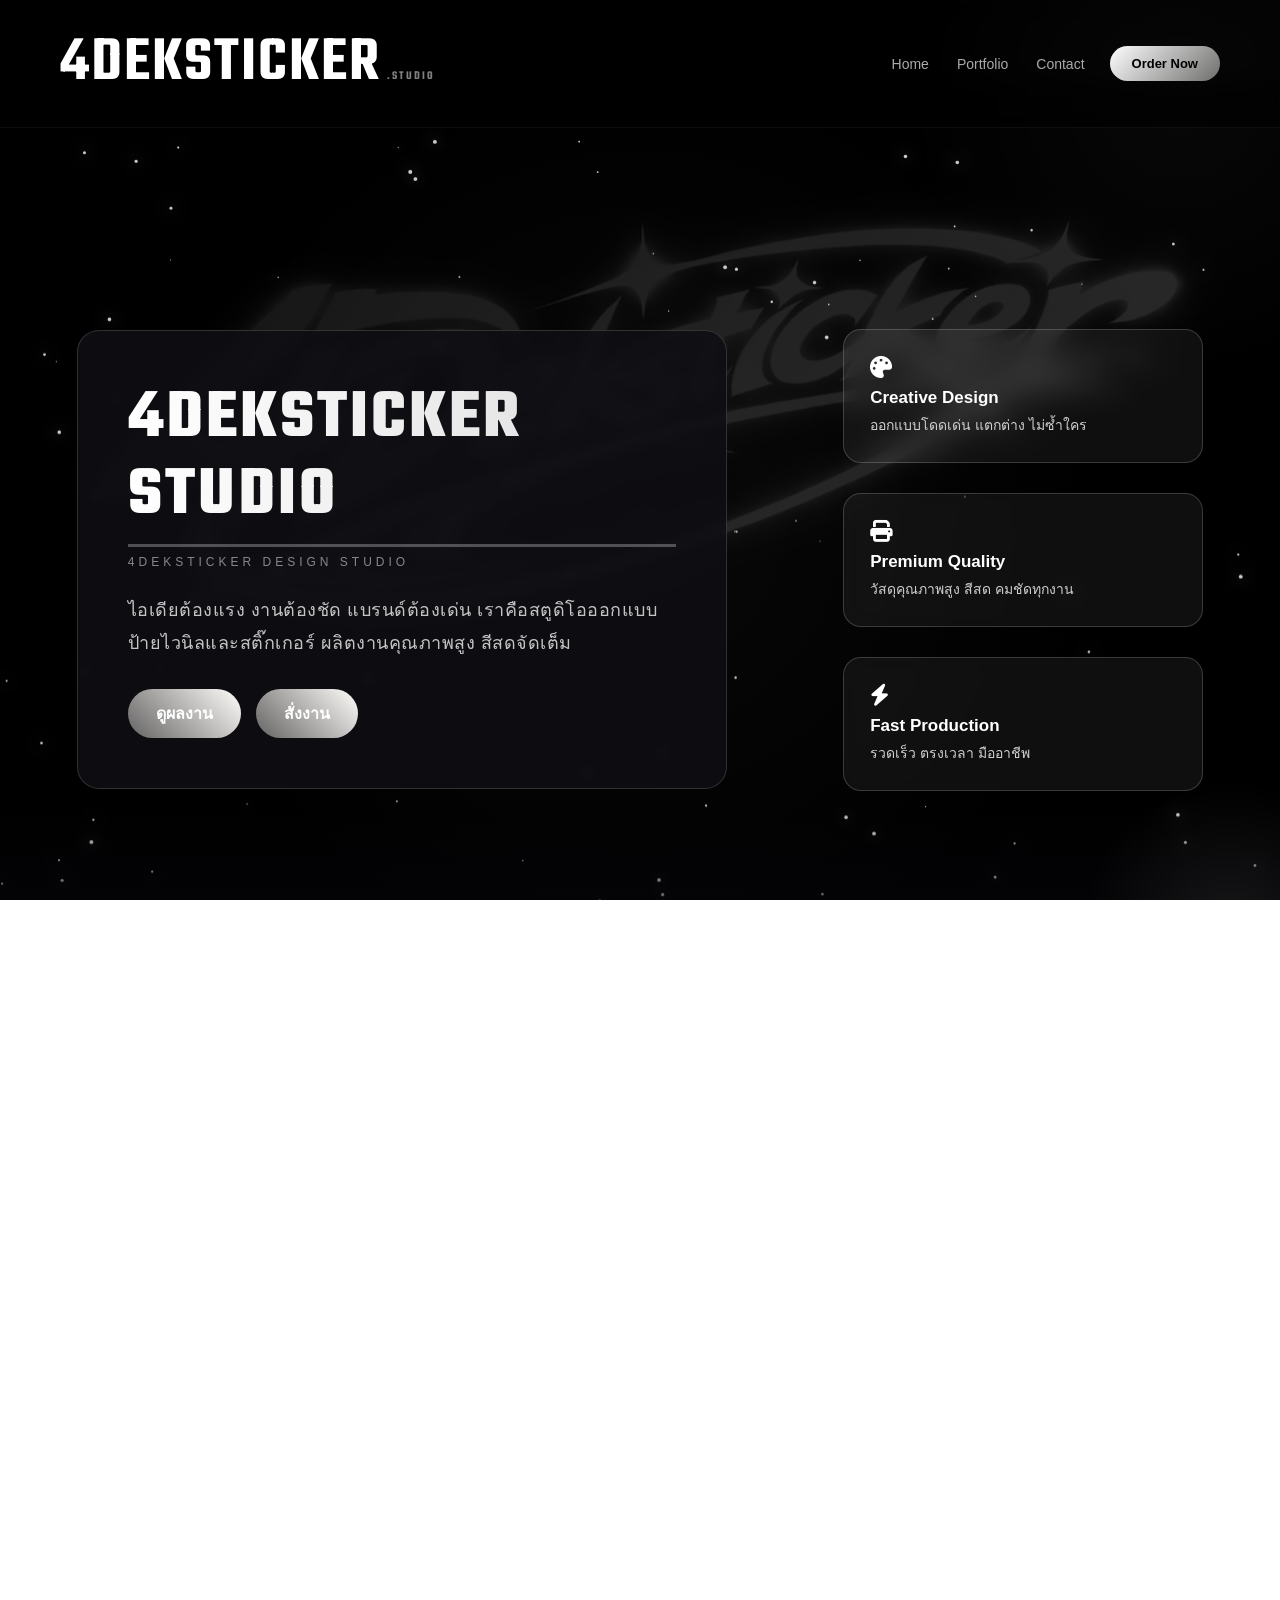
==== index.html @ 78d29d3b "Update index.html" ====
<!DOCTYPE html>
<html lang="th">
<head>
<meta charset="UTF-8">
<meta name="viewport" content="width=device-width, initial-scale=1.0, maximum-scale=1.0, user-scalable=no">
<meta name="description" content="4Deksticker Studio ออกแบบสติ๊กเกอร์ ป้ายไวนิล โลโก้ และงานกราฟิกมืออาชีพ">

<meta name="keywords" content="สติ๊กเกอร์, ออกแบบโลโก้, ป้ายไวนิล, sticker design, 4deksticker">

<meta name="author" content="4Deksticker Studio">
<title>4Deksticker Studio | ออกแบบสติ๊กเกอร์ ป้ายไวนิล โลโก้</title>
<link rel="icon" type="image/png" sizes="32x32" href="favicon-32.png">
<link rel="icon" type="image/png" sizes="16x16" href="favicon-16x16.png">

<link rel="apple-touch-icon" sizes="180x180" href="apple-touch-icon.png">
<link rel="manifest" href="site.webmanifest">
<link rel="stylesheet" href="style.css">
<link rel="stylesheet" href="https://cdnjs.cloudflare.com/ajax/libs/font-awesome/6.5.0/css/all.min.css">
<link href="https://fonts.googleapis.com/css2?family=Teko:wght@500;600;700&display=swap" rel="stylesheet">
</head>

<body>
<!-- Premium Top Bar -->                                

<nav>
<div class="logo">4Deksticker</div>

<!-- hamburger -->
<div class="menu-toggle">
<i class="fas fa-bars"></i>
</div>

<ul class="nav-links">
<li><a href="./">Home</a></li>
<li><a href="#Portfolio">Portfolio</a></li>
<li><a href="#contact">Contact</a></li>
</ul>

<a href="#contact" class="nav-btn">Order Now</a>
</nav>
<div class="menu-overlay"></div>

<section class="hero">

<div class="hero-bg"></div>
<canvas id="particles"></canvas>

<!-- ฝั่งซ้าย -->
<div class="hero-content">

<h1 class="title">
4DEKSTICKER STUDIO
<span class="rgb-line"></span>
</h1>

<div class="hero-tag">
4DEKSTICKER DESIGN STUDIO
</div>

<p class="subtitle">
ไอเดียต้องแรง งานต้องชัด แบรนด์ต้องเด่น
เราคือสตูดิโอออกแบบป้ายไวนิลและสติ๊กเกอร์
ผลิตงานคุณภาพสูง สีสดจัดเต็ม
</p>
<div class="hero-buttons">
<a href="#Portfolio" class="btn-primary">ดูผลงาน</a>
<a href="#contact" class="btn-secondary">สั่งงาน</a>
</div>
</div>


<!-- ฝั่งขวา -->
<div class="hero-right">

<div class="feature-card">
<i class="fas fa-palette"></i>
<h4>Creative Design</h4>
<p>ออกแบบโดดเด่น แตกต่าง ไม่ซ้ำใคร</p>
</div>

<div class="feature-card">
<i class="fas fa-print"></i>
<h4>Premium Quality</h4>
<p>วัสดุคุณภาพสูง สีสด คมชัดทุกงาน</p>
</div>

<div class="feature-card">
<i class="fas fa-bolt"></i>
<h4>Fast Production</h4>
<p>รวดเร็ว ตรงเวลา มืออาชีพ</p>
</div>

</div>

</section>
</div>
  

    
</section> <!-- ✅ เพิ่มปิด hero ตรงนี้ -->
<div class="section-divider"></div>
<section id="Portfolio" class="work-section">

  <div class="bg-blur"></div>

  <h2 class="work-title">ผลงานการออกแบบของเรา</h2>

  <div class="slider">

    <div class="slide active">
      <img src="629928039_1595694331479593_8727350105300988096_n.jpg">
    </div>

    <div class="slide">
      <img src="ChatGPT Image Mar 4, 2026, 05_08_22 AM.png">
    </div>

    <div class="slide">
      <img src="641819095_910729228210219_2337728776626741557_n.jpg">
    </div>

    <!-- ปุ่ม -->
    <button class="prev">&#10094;</button>
    <button class="next">&#10095;</button>

    <!-- dots -->
    <div class="dots">
      <span class="dot active"></span>
      <span class="dot"></span>
      <span class="dot"></span>
    </div>

  </div>
</section>

<section id="contact" class="contact">

<h2 class="contact-title">
  Let's Work Together
</h2>

<p class="contact-sub">
ติดต่อเราเพื่อออกแบบ สติ๊กเกอร์ ป้ายไวนิล และงานโฆษณาแบบมืออาชีพ
</p>

<div class="contact-grid">

<a href="https://lin.ee/BOSnMod" target="_blank" class="contact-card">
<i class="fab fa-line"></i>
<h3>Line Official</h3>
<span>4deksticker Official</span>
</a>

<a href="https://www.instagram.com/4deksticker" target="_blank" class="contact-card">
<i class="fab fa-instagram"></i>
<h3>Instagram</h3>
<span>@4deksticker</span>
</a>

<a href="https://www.facebook.com/share/1AbGmBTffj/?mibextid=wwXIfr" target="_blank" class="contact-card">
<i class="fab fa-facebook-f"></i>
<h3>Facebook</h3>
<span>4Deksticker</span>
</a>

<div class="contact-card">
<i class="fas fa-envelope"></i>
<h3>Email</h3>
<span>4deksticker@gmail.com</span>
</div>

<div class="contact-card">
<i class="fas fa-phone"></i>
<h3>Phone</h3>
<span>095-648-6561</span><br>
<span>093-176-7336</span>
</div>

</div>

<div class="contact-cta">
<h3>พวกเราพร้อมเริ่มงานแล้ว</h3>
</div>

</section>

<footer>
    © 2026 4Deksticker | ขอบคุณที่ใช้บริการ
</footer>

<script>

/* ================= PARTICLES ================= */

const canvas = document.getElementById("particles");
const ctx = canvas.getContext("2d");

function resizeCanvas(){
  canvas.width = window.innerWidth;
  canvas.height = window.innerHeight;
}
resizeCanvas();
window.addEventListener("resize", resizeCanvas);

let particles = [];

for(let i=0;i<120;i++){
  particles.push({
    x: Math.random()*canvas.width,
    y: Math.random()*canvas.height,
    size: Math.random()*1.5 + 0.5,
    speedX:(Math.random()-0.5)*0.5,
    speedY:(Math.random()-0.5)*0.5
  });
}

function animate(){
  ctx.clearRect(0,0,canvas.width,canvas.height);

  particles.forEach(p=>{
    p.x += p.speedX;
    p.y += p.speedY;

    if(p.x<0||p.x>canvas.width) p.speedX*=-1;
    if(p.y<0||p.y>canvas.height) p.speedY*=-1;

    ctx.beginPath();
    ctx.arc(p.x,p.y,p.size,0,Math.PI*2);
    ctx.fillStyle="rgba(255,255,255,0.8)";
    ctx.shadowBlur = 15;
    ctx.shadowColor = "rgba(255,255,255,0.8)";
    ctx.fill();
  });

  requestAnimationFrame(animate);
}
animate();


/* ================= MOBILE MENU ================= */

const toggle = document.querySelector(".menu-toggle");
const nav = document.querySelector(".nav-links");
const overlay = document.querySelector(".menu-overlay");

if(toggle){
  toggle.addEventListener("click",()=>{
    nav.classList.toggle("active");
    overlay.classList.toggle("show");
  });
}

if(overlay){
  overlay.addEventListener("click",()=>{
    nav.classList.remove("active");
    overlay.classList.remove("show");
  });
}

document.querySelectorAll(".nav-links a").forEach(link=>{
  link.addEventListener("click",()=>{
    nav.classList.remove("active");
    overlay.classList.remove("show");
  });
});


/* ================= SLIDER ================= */

const slides = document.querySelectorAll(".slide");
const dots = document.querySelectorAll(".dot");
const bg = document.querySelector(".bg-blur");
const nextBtn = document.querySelector(".next");
const prevBtn = document.querySelector(".prev");

let current = 0;
let autoInterval;

function showSlide(index){
  slides.forEach(s=>s.classList.remove("active"));
  dots.forEach(d=>d.classList.remove("active"));

  slides[index].classList.add("active");
  dots[index].classList.add("active");

  if(bg){
    bg.style.backgroundImage =
      `url(${slides[index].querySelector("img").src})`;
  }

  current = index;
}

function nextSlide(){
  showSlide((current+1)%slides.length);
}

function prevSlide(){
  showSlide((current-1+slides.length)%slides.length);
}

if(nextBtn) nextBtn.addEventListener("click", nextSlide);
if(prevBtn) prevBtn.addEventListener("click", prevSlide);

dots.forEach((dot,i)=>{
  dot.addEventListener("click",()=> showSlide(i));
});

function startAuto(){
  autoInterval = setInterval(nextSlide, 5000);
}

function stopAuto(){
  clearInterval(autoInterval);
}

const slider = document.querySelector(".slider");

if(slider){
  slider.addEventListener("mouseenter", stopAuto);
  slider.addEventListener("mouseleave", startAuto);
}

if(slides.length > 0){
  showSlide(0);
  startAuto();
}

</script>
</body>
</html>
---- style.css ----
/* ===============================
   4DEKSTICKER STUDIO CSS
   CLEAN • PRO • RESPONSIVE
================================= */

:root{

--bg:#0b0b0f;

--glass:rgba(255,255,255,.05);

--border:rgba(255,255,255,.08);

--text:#fff;

--accent1:#fffefe;

--accent2:#6e6e6d;

}

*{

margin:0;
padding:0;
box-sizing:border-box;
font-family:'Plus Jakarta Sans', sans-serif;

}

html{

scroll-behavior:smooth;

}

body{

color:var(--text);

background:

linear-gradient(120deg,rgba(0,0,0,.85),rgba(0,0,0,.55)),
url("ChatGPT Image Mar 4, 2026, 05_08_22 AM.png")

center/cover no-repeat fixed;

overflow-x:hidden;

position:relative;

}

/* ================= NAVBAR ================= */

nav{
  position:fixed;
  top:0;
  width:100%;
  padding:18px 60px;
  display:flex;
  align-items:center;
  z-index:1000;

  background:rgba(0,0,0,0.6);
  backdrop-filter:blur(12px);
  border-bottom:1px solid rgba(255,255,255,0.05);
}
.nav-links{
  margin-left:auto;   /* ดันเมนูไปขวา */
  display:flex;
  gap:28px;
  align-items:center;
}
.nav-btn{
  margin-left:25px;
}
.logo{

font-size:20px;

font-weight:700;

letter-spacing:1px;

}

nav ul{

list-style:none;

display:flex;

gap:28px;

}

nav ul li a{

text-decoration:none;

color:rgba(255,255,255,.8);

font-size:14px;

transition:.3s;

}

nav ul li a:hover{

color:#fff;

}

/* button */

.nav-btn{

padding:10px 22px;

border-radius:30px;

background:

linear-gradient(

135deg,

var(--accent1),

var(--accent2)

);

color:#000;

text-decoration:none;

font-weight:600;

font-size:13px;

transition:.3s;

}

.nav-btn:hover{

transform:translateY(-3px);

box-shadow:

0 10px 25px rgba(201, 172, 119, 0.61);

}

/* ================= HERO ================= */

.hero{
position:relative;
display:flex;
justify-content:space-between;
align-items:center;
gap:80px;

min-height:100dvh;
padding:140px 8% 100px;
}

/* ฝั่งซ้าย */
.hero-content{
max-width:620px;
z-index:2;
}

/* ฝั่งขวา */
.hero-right{
display:flex;
flex-direction:column;
gap:25px;
width:360px;
z-index:2;
}
@keyframes fadeUp{

to{

opacity:1;

transform:translateY(0);

}

}

.title{

font-size:56px;

margin-bottom:20px;

position:relative;

display:inline-block;

}

/* gradient text FIXED */

.title{

background:linear-gradient(

90deg,

#fff,

var(--accent1),

var(--accent2)

);

background-clip:text;

-webkit-background-clip:text;

color:transparent;

-webkit-text-fill-color:transparent;

}


@keyframes lightMove{

0%{background-position:200% 0;}

100%{background-position:-200% 0;}

}

.subtitle{

font-size:18px;

opacity:.85;

margin-bottom:25px;

}

.hero-buttons{

display:flex;

gap:20px;

}

.btn{

padding:14px 28px;

border-radius:40px;

text-decoration:none;

font-size:14px;

transition:.3s;

}

.btn.primary{
  background:#fff;
  color:#000;
  font-weight:500;
}
.btn.primary:hover{
  background:#ddd;
}

.btn.primary:hover{

transform:translateY(-4px);

}

.btn.outline{

border:1px solid var(--border);

color:#fff;

}

.btn.outline:hover{

background:#fff;

color:#000;

}

/* ================= CONTACT ================= */

.contact{

padding:140px 8%;

background:#0a0a0d;

text-align:center;

}

.contact-title{

font-size:42px;

margin-bottom:15px;

background:

linear-gradient(

90deg,

#fff,

var(--accent1),

var(--accent2)

);

background-clip:text;

-webkit-background-clip:text;

color:transparent;

-webkit-text-fill-color:transparent;

}

.contact-sub{

opacity:.6;

margin-bottom:70px;

}

.contact-grid{

display:grid;

grid-template-columns:

repeat(auto-fit,minmax(220px,1fr));

gap:30px;

}

.contact-card{

background:var(--glass);

padding:40px 20px;

border-radius:18px;

border:1px solid var(--border);

text-decoration:none;

color:#fff;

transition:.35s;

}

.contact-card:hover{

transform:translateY(-10px);

border-color:var(--accent1);

box-shadow:

0 20px 60px rgba(228, 203, 64, 0.25);

}

.contact-card i{

font-size:32px;

margin-bottom:15px;

color:var(--accent2);

}

.contact-card span{

opacity:.6;

font-size:14px;

}

/* CTA */

.contact-cta{

margin-top:80px;

padding:40px;

border-radius:20px;

background:

linear-gradient(

135deg,

rgb(248, 248, 248),

rgba(102, 100, 94, 0.12)

);

border:1px solid var(--border);

}

/* ================= FOOTER ================= */

footer{

text-align:center;

padding:20px;

background:#000;

opacity:.6;

}

/* ================= MOBILE MENU ================= */

.menu-toggle{

display:none;

font-size:22px;

cursor:pointer;

}

/* overlay */

.menu-overlay{

position:fixed;

inset:0;

background:rgba(0,0,0,.6);

opacity:0;

pointer-events:none;

transition:.3s;

z-index:1000;

}

.menu-overlay.show{

opacity:1;

pointer-events:auto;

}

/* mobile */

@media(max-width:768px){

.menu-toggle{

display:block;

z-index:1300;

}

.nav-btn{

display:none;

}

.nav-links{

position:fixed;

top:0;

right:-100%;

height:100vh;

width:260px;

background:#0b0b0f;

flex-direction:column;

align-items:center;

justify-content:center;

gap:40px;

transition:.4s;

border-left:1px solid var(--border);

z-index:1200;

}

.nav-links.active{

right:0;

}

.hero{

height:auto;

padding-top:120px;

padding-bottom:80px;

}

.title{

font-size:32px;

}

.hero-buttons{

flex-direction:column;

}

.btn{

width:100%;

text-align:center;

}

.contact{

padding:90px 5%;

}

.contact-title{

font-size:28px;

}

.contact-grid{

grid-template-columns:1fr;

}

}

/* extra small */

@media(max-width:420px){

.title{

font-size:26px;

}

.logo{

font-size:15px;

}

}

/* scroll fix */

#contact{

scroll-margin-top:100px;

}
.title:hover{
  letter-spacing:5px;
  transition:.4s;
}
.title{
  font-size:64px;
  font-weight:600;
  text-transform:uppercase;
}
   .title{
font-family:'Teko', sans-serif;
font-size:64px;
letter-spacing:2px;
text-transform:uppercase;
line-height:1.1;

background:linear-gradient(90deg,#ffffff,#dcdcdc);
-webkit-background-clip:text;
background-clip:text;
color:transparent;
}
.logo{
  font-weight:600;
  letter-spacing:2px;
  text-transform:uppercase;
  font-size:18px;
}
.logo::after{
  content:".studio";
  font-size:12px;
  opacity:.5;
  margin-left:6px;
}
.title{
  font-weight:700;
  letter-spacing:1.5px;
}
.hero-tag{
  font-size:12px;
  letter-spacing:4px;
  text-transform:uppercase;
  opacity:.5;
  margin-bottom:20px;
}
.accent-line{
  width:120px;
  height:3px;
  background:linear-gradient(to right,#888888,#6e6e6d);
  margin:25px 0;
}
.hero {
  position: relative;
  min-height: 100svh;   /* แทน 100vh (ใหม่กว่าและแม่นกว่าในมือถือ) */
  display: flex;
  align-items: center;
  justify-content: flex-start;
  text-align: left;
  padding: 120px 8% 80px;  /* เผื่อ nav ด้านบน */
  overflow: hidden;
}
.hero-content {
  max-width: 600px;
}
.bg-video {
  position: absolute;
  inset: 0;
  width: 100%;
  height: 100%;
  object-fit: cover;
  z-index: -2;
}



.hero{
  min-height: 100svh;
  padding: 140px 6% 80px;
}

.hero-content{
  max-width: 100%;
}


html, body {
  height: 100%;
}
/* =========================
   FINAL OVERFLOW FIX ADD-ON
   (วางล่างสุดของไฟล์)
========================= */

/* กันล้นแนวนอนทั้งเว็บ */
html, body {
  width:100%;
  max-width:100%;
  overflow-x:hidden;
}

/* ป้องกัน element ดันจอ */
section, div {
  max-width:100%;
}

/* แก้ background fixed ที่ทำให้มือถือบั๊ก */
@media(max-width:768px){
  body{
    background-attachment:scroll !important;
  }
}

/* ใช้ dvh ทับ hero เดิม */
.hero{
  min-height:100dvh !important;
  height:auto !important;
}

/* ดันเนื้อหาเผื่อ nav fixed */
body{
  padding-top:80px;
}

/* เมนูมือถือให้เต็มจอจริง */
@media(max-width:768px){
  .nav-links{
    height:100dvh !important;
  }
}

/* กัน video หรือ img ทำจอล้น */
img, video{
  max-width:100%;
  height:auto;
  display:block;
}

/* กันปัญหา 100vw */
*{
  box-sizing:border-box;
}
/* =========================
   MOBILE HARD FIX
========================= */

@media (max-width:768px){

  /* ลด padding ซ้ายขวา */
  .hero{
    padding:120px 20px 80px !important;
    text-align:center;
    justify-content:center;
  }

  /* กันหัวข้อดันจอ */
  .title{
    font-size:28px !important;
    line-height:1.2;
    letter-spacing:1px !important;
    word-break:break-word;
  }

  /* subtitle ไม่ให้ยาวเกิน */
  .subtitle{
    font-size:15px;
    line-height:1.5;
  }

  /* ปุ่มเรียงลงและเต็มจอ */
  .hero-buttons{
    flex-direction:column;
    width:100%;
  }

  .btn{
    width:100%;
    text-align:center;
  }

  /* โลโก้ไม่ให้ดัน */
  .logo{
    font-size:16px;
    white-space:nowrap;
  }

  /* nav menu กันดันจอ */
  nav{
    padding:16px 20px;
  }

  /* กัน element ดันเกินจอ */
  .hero-content{
    max-width:100%;
  }

}
/* ป้องกันทุก element ดันจอ */
body{
  overflow-x:hidden;
}

*{
  max-width:100%;
}
html {
  scroll-behavior: smooth;
}
section {
  scroll-margin-top: 100px;
}
.bg-video{
  position: absolute;
  top: 0;
  left: 0;
  width: 100%;
  height: 100%;
  object-fit: cover;
  z-index: -1;
  pointer-events: none; /* สำคัญมาก */
}
.hero{
  position: relative;
  overflow: hidden;
}

.hero-bg{
  position:absolute;
  inset:0;
  background:
    linear-gradient(rgba(0,0,0,0.6), rgba(0,0,0,0.6)),
    url("c2477fa3-a8fd-4002-bd30-b7288d25c61b.jpg") center/cover no-repeat;
  z-index:-1;
}
.hero-bg{
  filter: brightness(0.8) contrast(1.1);
}.hero-bg{
  position:absolute;
  inset:0;
  z-index:-1;
}
.hero{
  background-attachment: fixed;
}
#particles{
  position:absolute;
  inset:0;
  width:100%;
  height:100%;
  z-index:0;
  pointer-events:none;
}
.hero::after{
content:"";
position:absolute;
left:0;
bottom:0;
width:100%;
height:180px;
background:linear-gradient(
to bottom,
rgba(0,0,0,0) 0%,
#05050a 100%
);
z-index:1;
pointer-events:none;
}
.hero{
border-bottom:1px solid rgba(255,255,255,.06);
box-shadow:0 60px 120px rgba(0,0,0,.6);
}
.hero::before{
content:"";
position:absolute;
bottom:0;
left:0;
width:100%;
height:2px;
background:linear-gradient(
90deg,
transparent,
var(--accent1),
var(--accent2),
transparent
);
background-size:200%;
animation:lineMove 6s linear infinite;
opacity:.4;
}

@keyframes lineMove{
0%{background-position:200% 0;}
100%{background-position:-200% 0;}
}
.work-section{
position:relative;
padding:120px 8%;
background:rgba(5,5,10,.85);
backdrop-filter:blur(20px);
overflow:hidden;
}

.work-section::before{
content:"";
position:absolute;
inset:0;
background:url("c2477fa3-a8fd-4002-bd30-b7288d25c61b.jpg") center/cover no-repeat;
filter:blur(30px);
opacity:.25;
z-index:-1;
}
.work-title{
font-size:38px;
margin-bottom:60px;
text-align:center;
background:linear-gradient(90deg,#fff,var(--accent1),var(--accent2));
background-clip:text;
-webkit-background-clip:text;
color:transparent;
}

.portfolio-slider{
overflow:hidden;
width:100%;
}

.portfolio-track{
display:flex;
gap:40px;
animation:scrollWork 25s linear infinite;
}

.portfolio-card{
min-width:320px;
height:420px;
border-radius:20px;
overflow:hidden;
background:rgba(255,255,255,.05);
border:1px solid rgba(255,255,255,.08);
backdrop-filter:blur(15px);
transition:.4s;
}

.portfolio-card:hover{
transform:translateY(-15px);
box-shadow:0 20px 60px rgba(255,45,117,.3);
}

.portfolio-card img{
width:100%;
height:100%;
object-fit:cover;
}
@keyframes scrollWork{
0%{
transform:translateX(0);
}
100%{
transform:translateX(-50%);
}
}
.work-section{
position:relative;
padding:120px 8%;
background:rgba(5,5,10,.85);
backdrop-filter:blur(20px);
text-align:center;
overflow:hidden;
}

.work-title{
font-size:36px;
margin-bottom:60px;
background:linear-gradient(90deg,#fff,var(--accent1),var(--accent2));
background-clip:text;
-webkit-background-clip:text;
color:transparent;
}
/* ===============================
   SLIDER FINAL CLEAN VERSION
================================= */

.slider{
position:relative;
width:100%;
max-width:900px;
margin:80px auto;
aspect-ratio:4/3;   /* สูงกำลังดี */
border-radius:20px;
overflow:hidden;
box-shadow:0 30px 80px rgba(0,0,0,.6);
}

/* Slide */
.slide{
position:absolute;
inset:0;
opacity:0;
transition:opacity .8s ease;
pointer-events:none;
}

.slide.active{
opacity:1;
pointer-events:auto;
}

.slide img{
width:100%;
height:100%;
object-fit:cover;   /* คอมยังสวยเต็มกรอบ */
}

/* ปุ่ม */
.prev,.next{
position:absolute;
top:50%;
transform:translateY(-50%);
background:rgba(0,0,0,.5);
border:none;
color:#fff;
font-size:26px;
padding:10px 16px;
cursor:pointer;
border-radius:50%;
transition:.3s;
z-index:5;
}

.prev:hover,.next:hover{
background:var(--accent1);
}

.prev{left:20px;}
.next{right:20px;}

/* dots */
.dots{
position:absolute;
bottom:20px;
width:100%;
text-align:center;
z-index:5;
}

.dot{
display:inline-block;
width:12px;
height:12px;
margin:0 6px;
background:rgba(255,255,255,.4);
border-radius:50%;
cursor:pointer;
transition:.3s;
}

.dot.active{
background:var(--accent1);
transform:scale(1.2);
}

/* ================= MOBILE ================= */

@media(max-width:768px){

.slider{
aspect-ratio:1/1;  /* มือถือเป็นสี่เหลี่ยมจัตุรัส */
}

.prev{ left:10px; }
.next{ right:10px; }

}
@media(max-width:768px){

.slide img{
object-fit:contain;   /* มือถือไม่ครอป */
background:#000;      /* กันขอบขาว */
}

}
.logo, .title{
  font-family: 'Teko', sans-serif;
  font-size: 4rem;
  letter-spacing: 2px;
}
nav{
  position:fixed;
  top:0;
  width:100%;
  padding:18px 60px;
  display:flex;
  justify-content:space-between;
  align-items:center;
  z-index:1000;

  background:rgba(0,0,0,0.6);
  backdrop-filter:blur(12px);
  border-bottom:1px solid rgba(255,255,255,0.05);
}
.nav-links a{
  position:relative;
  color:#aaa;
  transition:.3s;
}

.nav-links a::after{
  content:"";
  position:absolute;
  left:0;
  bottom:-6px;
  width:0%;
  height:2px;
  background:linear-gradient(90deg,hsl(0, 0%, 39%),#e6e6e6);
  transition:.3s;
}

.nav-links a:hover{
  color:#fff;
}

.nav-links a:hover::after{
  width:100%;
}
.title{
  font-size:70px;
  letter-spacing:3px;
  text-transform:uppercase;

  background:linear-gradient(90deg,#ffffff,#dcdcdc);
  -webkit-background-clip:text;
  background-clip:text;
  color:transparent;

  /* ลด glow */
  text-shadow:
    0 0 8px rgba(255,255,255,0.6),
    0 0 18px rgba(255,255,255,0.2);
}
.line-light{
  display:block;
  margin-top:15px;
  width:180px;
  height:3px;
  background:linear-gradient(90deg,#e6ebba,#6e6e6d,#6e6e6d);
  background-size:200% 100%;
  animation:moveLine 3s linear infinite;
}

@keyframes moveLine{
  0%{background-position:0% 0;}
  100%{background-position:200% 0;}
}
.subtitle{
  margin-top:25px;
  font-size:18px;
  max-width:700px;
  line-height:1.8;
  color:#e5e5e5;   /* เดิมมันเทาเกิน */
  letter-spacing:.5px;
}
.hero::before{
  content:"";
  position:absolute;
  top:0;
  left:0;
  width:100%;
  height:100%;
  background:radial-gradient(circle at center,
    rgba(255,255,255,0.08) 0%,
    transparent 60%);
  pointer-events:none;
}
.hero{
  position:relative;
  overflow:hidden;
}
.title{
  position:relative;
  display:inline-block;
}

/* เส้นพื้นหลังจาง ๆ */
.title::before{
  content:"";
  position:absolute;
  left:0;
  bottom:-12px;
  width:100%;
  height:3px;
  background:rgba(255,255,255,0.15);
}

.title{
  position:relative;
  display:inline-block;
}

.rgb-line{
  position:absolute;
  left:0;
  bottom:-12px;
  height:3px;
  width:100%;
  overflow:hidden;
}

/* ตัวไฟวิ่ง */
.rgb-line::before{
  content:"";
  position:absolute;
  top:0;
  left:-40%;
  width:40%;
  height:100%;
  background:linear-gradient(
    90deg,
    transparent,
    rgba(255,255,255,0.9),
    rgba(255,255,255,1),
    rgba(255,255,255,0.9),
    transparent
  );
  filter:blur(2px);
  animation:whiteFlow 2.5s linear infinite;
}

/* เส้นพื้นหลังบาง ๆ */
.rgb-line::after{
  content:"";
  position:absolute;
  inset:0;
  background:rgba(255,255,255,0.15);
}

/* animation */
@keyframes whiteFlow{
  0%{
    left:-40%;
  }
  100%{
    left:100%;
  }
}
/* SOFT WHITE GLOW BACKGROUND */
body::before{
  content:"";
  position:fixed;
  top:-200px;
  right:-200px;
  width:600px;
  height:600px;
  background:radial-gradient(circle,
    rgba(255,255,255,0.08) 0%,
    transparent 70%);
  z-index:-1;
  pointer-events:none;
}
.hero-tag{
  font-size:12px;
  letter-spacing:4px;
  text-transform:uppercase;
  opacity:.5;
  margin-bottom:15px;
}
.accent-line{
  width:120px;
  height:2px;
  margin-top:30px;
  background:linear-gradient(
    90deg,
    transparent,
    #ffffff,
    #9c9c9c,
    transparent
  );
  background-size:200%;
  animation:lineFlow 4s linear infinite;
  opacity:.6;
}

@keyframes lineFlow{
  0%{background-position:200% 0;}
  100%{background-position:-200% 0;}
}
.hero-content{
  position:relative;
  z-index:3;   /* ดันให้อยู่บนทุก layer */
  max-width:650px;

  padding:50px;
  border-radius:22px;

  background:rgba(15,15,20,0.88); /* เพิ่มความทึบ */
  border:1px solid rgba(255,255,255,0.15);

  backdrop-filter:blur(4px); /* ลดจาก 8 เหลือ 4 */
}

.slide img{
  transition:transform .6s ease;
}

.slide.active img:hover{
  transform:scale(1.05);
}

/* ===== HERO LAYOUT SPLIT ===== */

.hero{
  display:flex;
  justify-content:space-between;
  align-items:center;
  gap:60px;
}

/* ฝั่งขวา */
.hero-right{
  display:flex;
  flex-direction:column;
  gap:25px;
  max-width:380px;
}

/* กล่อง */
.feature-card{
padding:26px;
border-radius:18px;

background:rgba(255,255,255,0.06);
border:1px solid rgba(255,255,255,0.18);

backdrop-filter:blur(12px);

transition:.35s;
}

.feature-card:hover{
transform:translateY(-6px);
box-shadow:0 20px 60px rgba(0,0,0,.6);
}

.feature-card i{
font-size:22px;
margin-bottom:10px;
color:#fff;
}

.feature-card h4{
font-size:17px;
margin-bottom:6px;
}

.feature-card p{
font-size:14px;
color:#cfcfcf;
}
@media(max-width:1000px){
  .hero{
    flex-direction:column;
    align-items:flex-start;
  }

  .hero-right{
    display:none;
  }
}
.title{
  text-shadow:none;
}
.client-strip{
  padding:25px;
  border-radius:18px;
  background:rgba(255,255,255,0.03);
  border:1px solid rgba(255,255,255,0.08);
  text-align:center;
}

.client-strip span{
  font-size:12px;
  letter-spacing:3px;
  color:#999;
  text-transform:uppercase;
}

.client-logos{
  display:flex;
  justify-content:center;
  gap:25px;
  margin-top:15px;
  opacity:.7;
}

.client-logos img{
  height:28px;
  filter:grayscale(100%);
  transition:.3s;
}

.client-logos img:hover{
  filter:grayscale(0%);
  opacity:1;
}
.service-mini{
  padding:30px;
  border-radius:18px;
  background:rgba(255,255,255,0.03);
  border:1px solid rgba(255,255,255,0.08);
}

.service-mini h5{
  font-size:14px;
  letter-spacing:2px;
  color:#fff;
  margin-bottom:15px;
}

.service-mini ul{
  list-style:none;
  padding:0;
}

.service-mini li{
  font-size:14px;
  color:#aaa;
  margin-bottom:8px;
  position:relative;
  padding-left:18px;
}

.service-mini li::before{
  content:"•";
  position:absolute;
  left:0;
  color:#fff;
}
.hero-right::after{
  content:"";
  position:absolute;
  bottom:-100px;
  right:-100px;
  width:300px;
  height:300px;
  background:radial-gradient(circle,
    rgba(255,255,255,0.08),
    transparent 70%);
  z-index:-1;
}
.hero{
  display:flex;
  justify-content:space-between;
  align-items:center;
  gap:80px;
}

.hero-right{
  display:flex;
  flex-direction:column;
  gap:30px;
  max-width:420px;
}

.floating-panel{
  padding:30px;
  border-radius:20px;
  background:rgba(255,255,255,0.05);
  border:1px solid rgba(255,255,255,0.1);
  backdrop-filter:blur(10px);
  transition:.4s;
}

.floating-panel:hover{
  transform:translateY(-8px);
  border-color:rgba(255,255,255,0.3);
  box-shadow:0 25px 60px rgba(0,0,0,.6);
}

.floating-panel h4{
  font-size:18px;
  margin-bottom:10px;
  letter-spacing:1px;
  color:#fff;
}

.floating-panel p{
  font-size:14px;
  color:#cfcfcf;
  line-height:1.6;
}

.floating-panel.small{
  padding:22px;
}
.floating-panel{
  position:relative;
}

.floating-panel::before{
  content:"";
  position:absolute;
  inset:-2px;
  border-radius:22px;
  background:linear-gradient(135deg,#ffffff20,#ffffff05);
  z-index:-1;
}
.work-sub{
  max-width:600px;
  margin:0 auto 50px;
  text-align:center;
  color:#bdbdbd;
  line-height:1.7;
  font-size:15px;
}
.work-section::after{
  content:"";
  position:absolute;
  inset:0;
  background:radial-gradient(circle at center,
    rgba(255,255,255,0.05),
    transparent 60%);
  pointer-events:none;
}
/* ===== FIX MOBILE OVERFLOW ===== */

html, body{
width:100%;
overflow-x:hidden;
}

/* hero layout มือถือ */
@media(max-width:768px){

.hero{
flex-direction:column;
gap:30px;
padding:120px 20px 80px;
text-align:center;
align-items:center;
}

/* title ไม่ให้ดันจอ */
.title{
font-size:34px !important;
line-height:1.2;
word-break:break-word;
}

/* subtitle */
.subtitle{
font-size:15px;
line-height:1.6;
}

/* feature card */
.hero-right{
width:100%;
max-width:100%;
}

/* nav padding */
nav{
padding:16px 20px;
}

/* ป้องกัน element ดันจอ */
.hero-content{
padding:30px 20px;
}

}
img,video,canvas{
max-width:100%;
height:auto;
display:block;
}
@media(max-width:900px){

.hero{
flex-direction:column;
align-items:center;
text-align:center;
}

.hero-right{
width:100%;
max-width:420px;
}

}
html{
scroll-behavior:smooth;
}
.hero-buttons{
margin-top:30px;
display:flex;
gap:15px;
}

.btn-primary{
padding:12px 28px;
background:linear-gradient(45deg,#646363,#fffefb);
border-radius:30px;
color:white;
text-decoration:none;
font-weight:600;
}

.btn-secondary{
padding:12px 28px;
background:linear-gradient(45deg,#646363,#fffefb);
border-radius:30px;
color:white;
text-decoration:none;
font-weight:600;
}
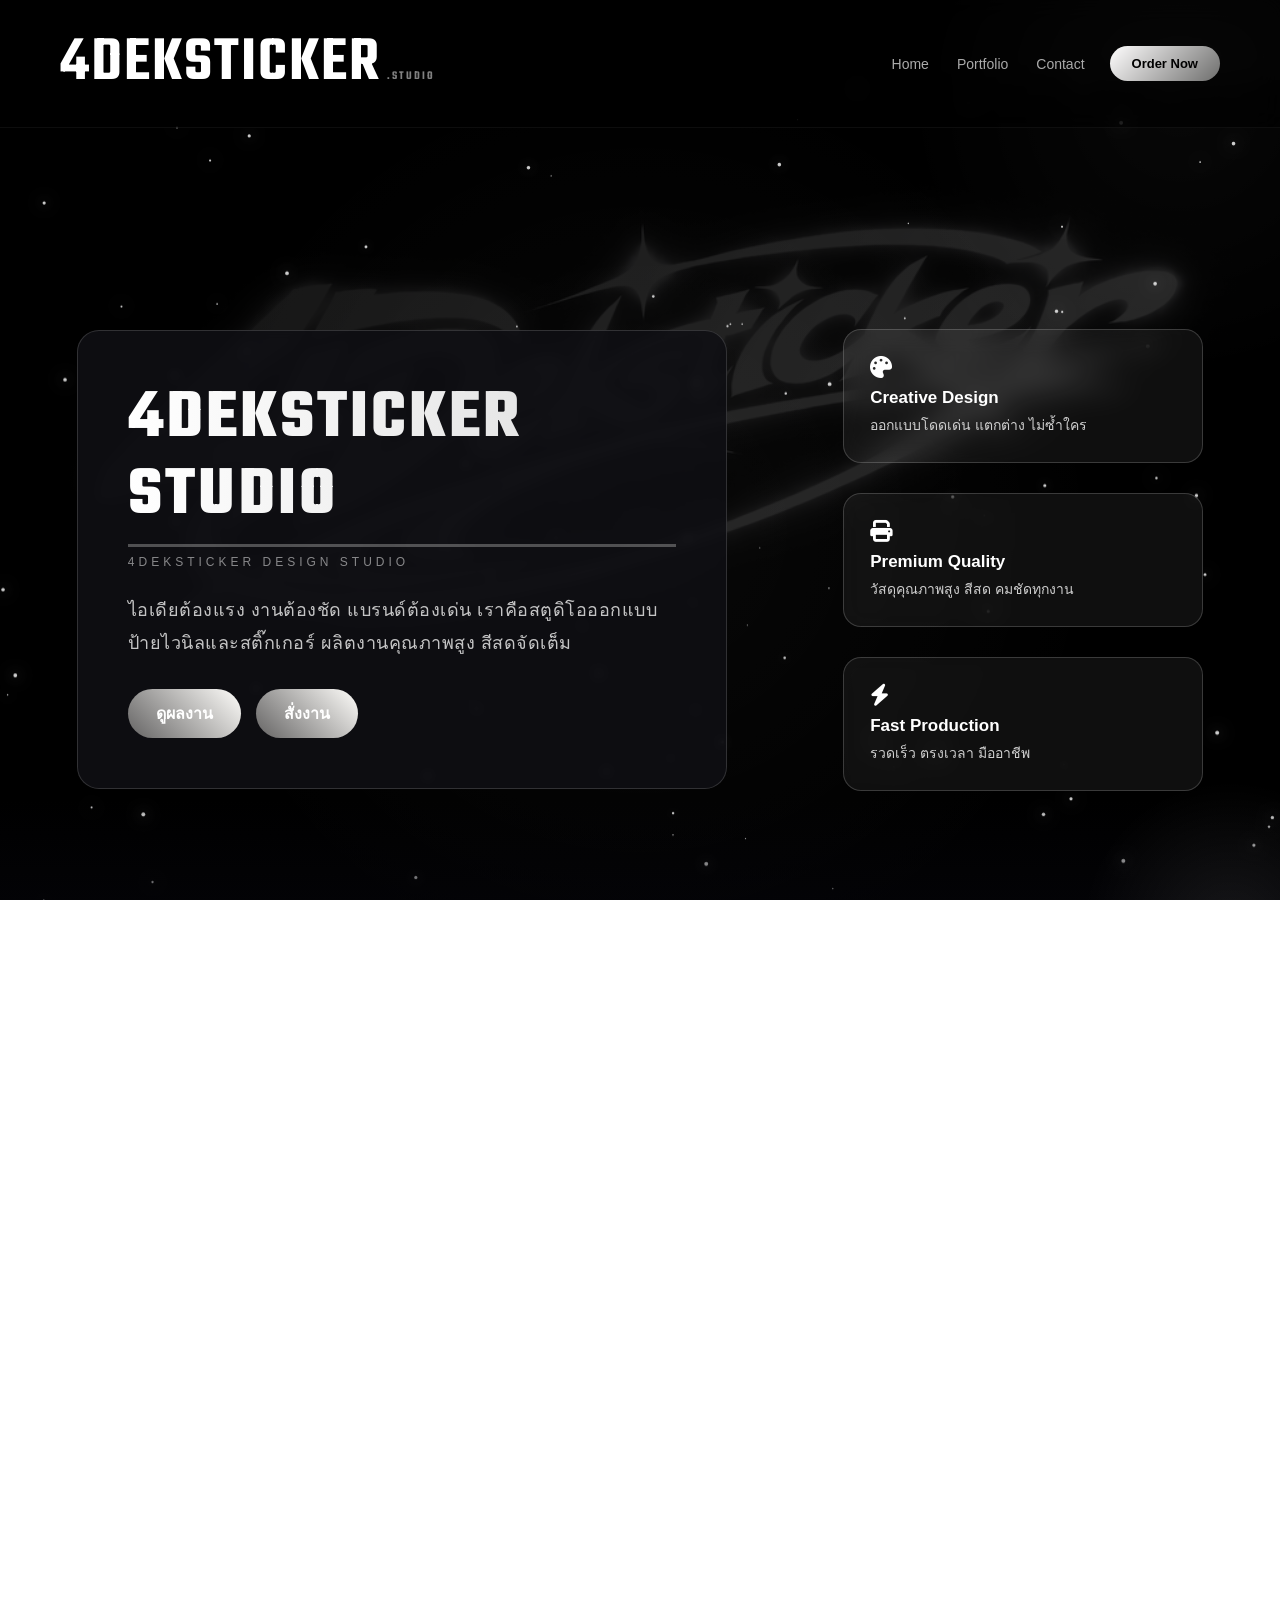
==== commit 6cd6b48d: "Update index.html" ====
--- a/index.html
+++ b/index.html
@@ -8,6 +8,7 @@
 <meta name="keywords" content="สติ๊กเกอร์, ออกแบบโลโก้, ป้ายไวนิล, sticker design, 4deksticker">
 
 <meta name="author" content="4Deksticker Studio">
+<meta name="google-site-verification" content="fVEQekOwprAeT-WI8q7jkdxZ4Bkrwoh2R1JvAd4wbVI" />
 <title>4Deksticker Studio | ออกแบบสติ๊กเกอร์ ป้ายไวนิล โลโก้</title>
 <link rel="icon" type="image/png" sizes="32x32" href="favicon-32.png">
 <link rel="icon" type="image/png" sizes="16x16" href="favicon-16x16.png">
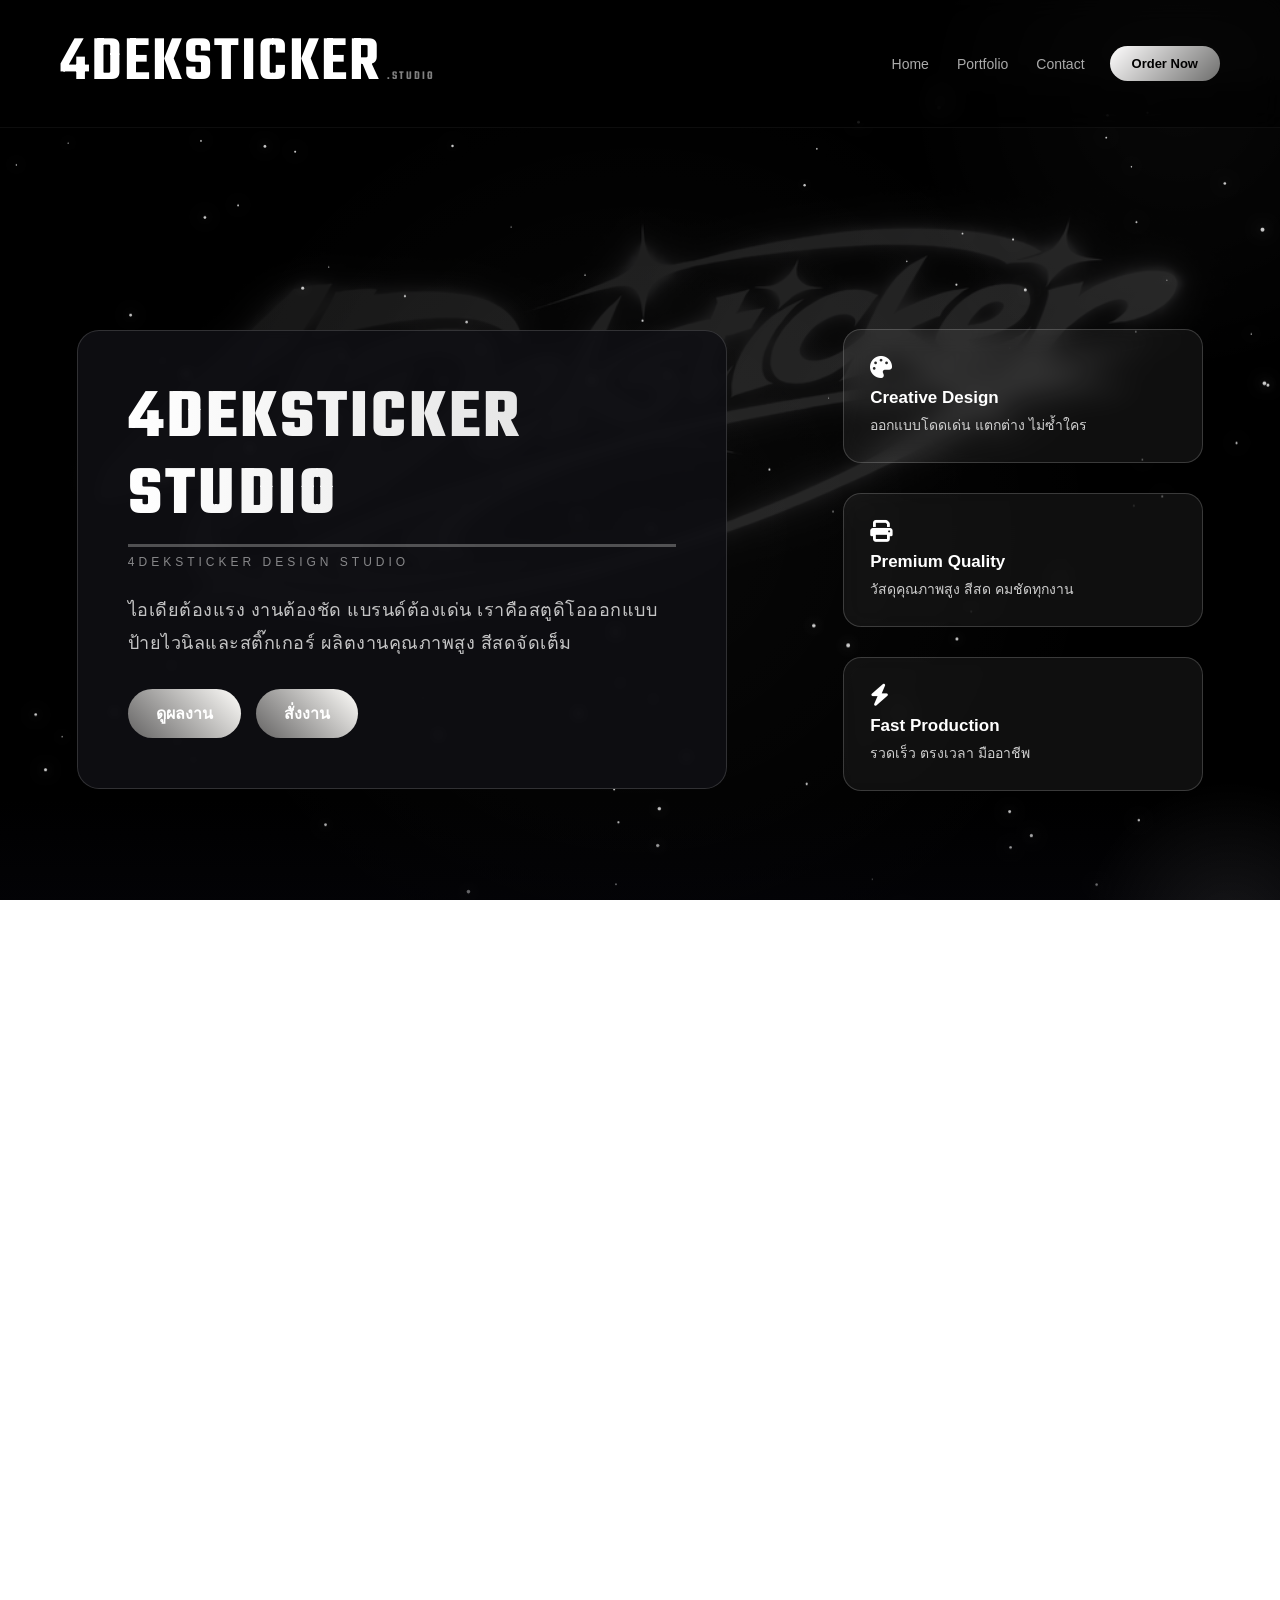
==== commit 11c5cb19: "Update index.html" ====
--- a/index.html
+++ b/index.html
@@ -106,19 +106,20 @@
 
   <h2 class="work-title">ผลงานการออกแบบของเรา</h2>
 
-  <div class="slider">
+<div class="slider">
 
     <div class="slide active">
-      <img src="629928039_1595694331479593_8727350105300988096_n.jpg">
+      <img src="S__1916952.jpg">
     </div>
 
     <div class="slide">
-      <img src="ChatGPT Image Mar 4, 2026, 05_08_22 AM.png">
+      <img src="S__1916953.jpg">
     </div>
 
     <div class="slide">
-      <img src="641819095_910729228210219_2337728776626741557_n.jpg">
+      <img src="S__1916954.jpg">
     </div>
+
 
     <!-- ปุ่ม -->
     <button class="prev">&#10094;</button>
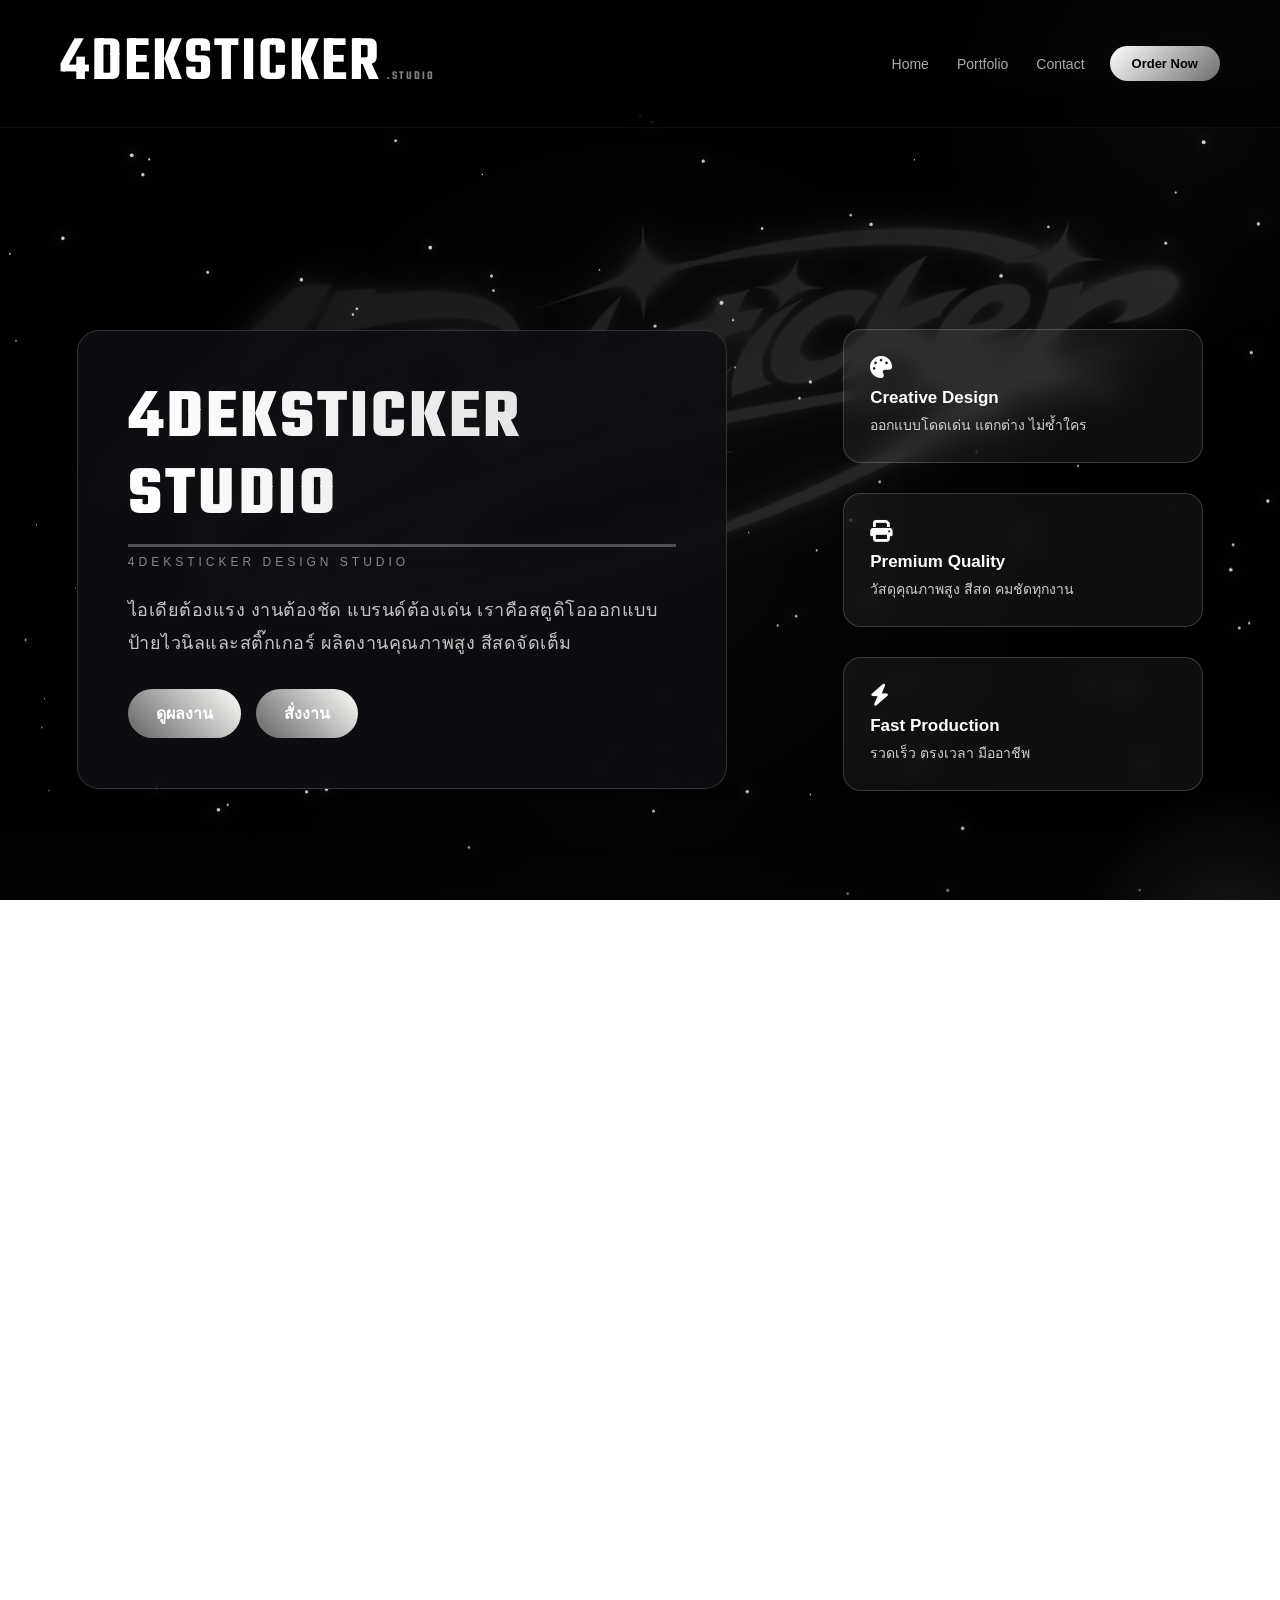
==== commit 1636b969: "Update index.html" ====
--- a/index.html
+++ b/index.html
@@ -10,6 +10,13 @@
 <meta name="author" content="4Deksticker Studio">
 <meta name="google-site-verification" content="fVEQekOwprAeT-WI8q7jkdxZ4Bkrwoh2R1JvAd4wbVI" />
 <title>4Deksticker Studio | ออกแบบสติ๊กเกอร์ ป้ายไวนิล โลโก้</title>
+  
+<meta name="description" content="4Deksticker Studio รับออกแบบสติกเกอร์ ป้ายไวนิล โลโก้ งานดีไซน์คุณภาพ เทสดี สไตล์ซิ่ง">
+
+<meta property="og:title" content="4Deksticker Studio">
+<meta property="og:description" content="ออกแบบสติกเกอร์ ป้ายไวนิล Creative Design">
+<meta property="og:type" content="website">
+
 <link rel="icon" type="image/png" sizes="32x32" href="favicon-32.png">
 <link rel="icon" type="image/png" sizes="16x16" href="favicon-16x16.png">
 
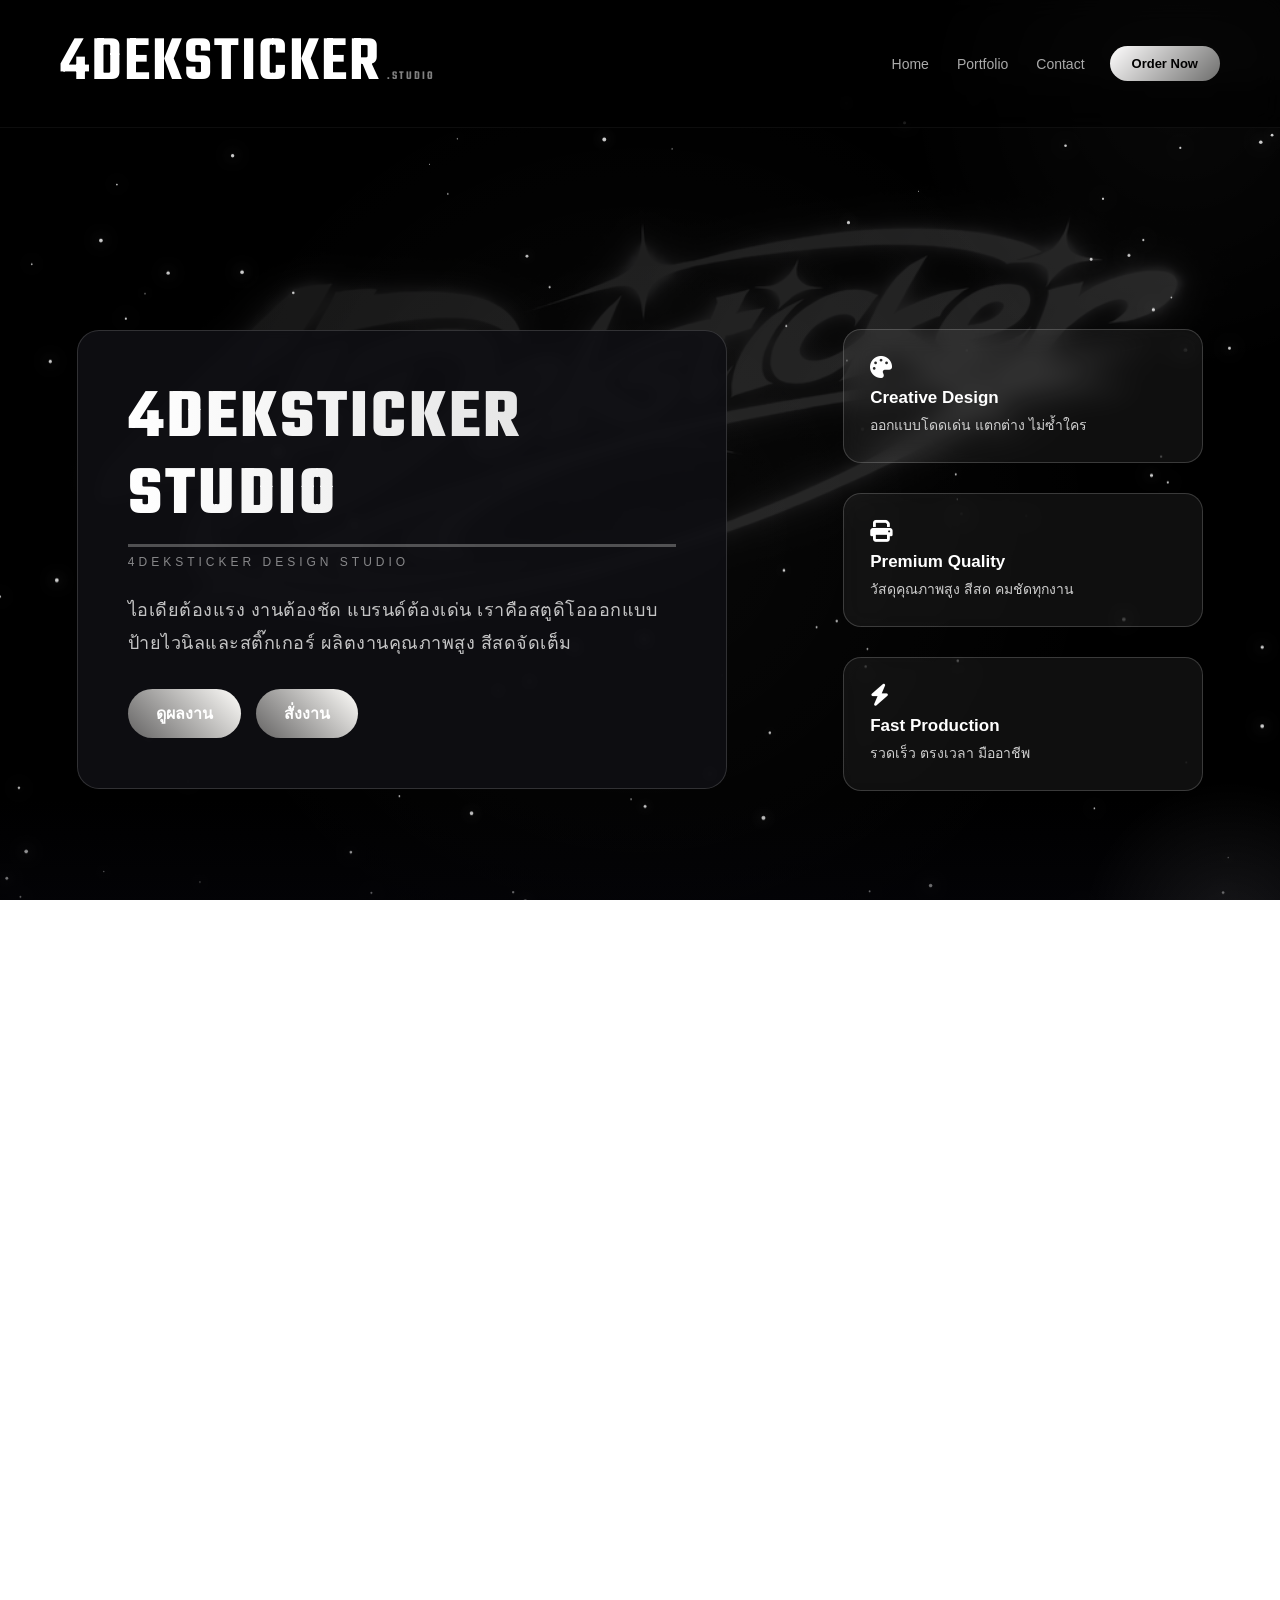
==== commit 877e7e12: "Update index.html" ====
--- a/index.html
+++ b/index.html
@@ -10,12 +10,14 @@
 <meta name="author" content="4Deksticker Studio">
 <meta name="google-site-verification" content="fVEQekOwprAeT-WI8q7jkdxZ4Bkrwoh2R1JvAd4wbVI" />
 <title>4Deksticker Studio | ออกแบบสติ๊กเกอร์ ป้ายไวนิล โลโก้</title>
-  
-<meta name="description" content="4Deksticker Studio รับออกแบบสติกเกอร์ ป้ายไวนิล โลโก้ งานดีไซน์คุณภาพ เทสดี สไตล์ซิ่ง">
+  <link rel="canonical" href="https://dek4sitcker-lang.github.io/4Deksticker-Design-Studio/">
+
+  <meta property="og:image" content="https://dek4sitcker-lang.github.io/4Deksticker-Design-Studio/preview.jpg">
 
 <meta property="og:title" content="4Deksticker Studio">
 <meta property="og:description" content="ออกแบบสติกเกอร์ ป้ายไวนิล Creative Design">
 <meta property="og:type" content="website">
+<meta property="og:image" content="S__1916952.jpg">
 
 <link rel="icon" type="image/png" sizes="32x32" href="favicon-32.png">
 <link rel="icon" type="image/png" sizes="16x16" href="favicon-16x16.png">
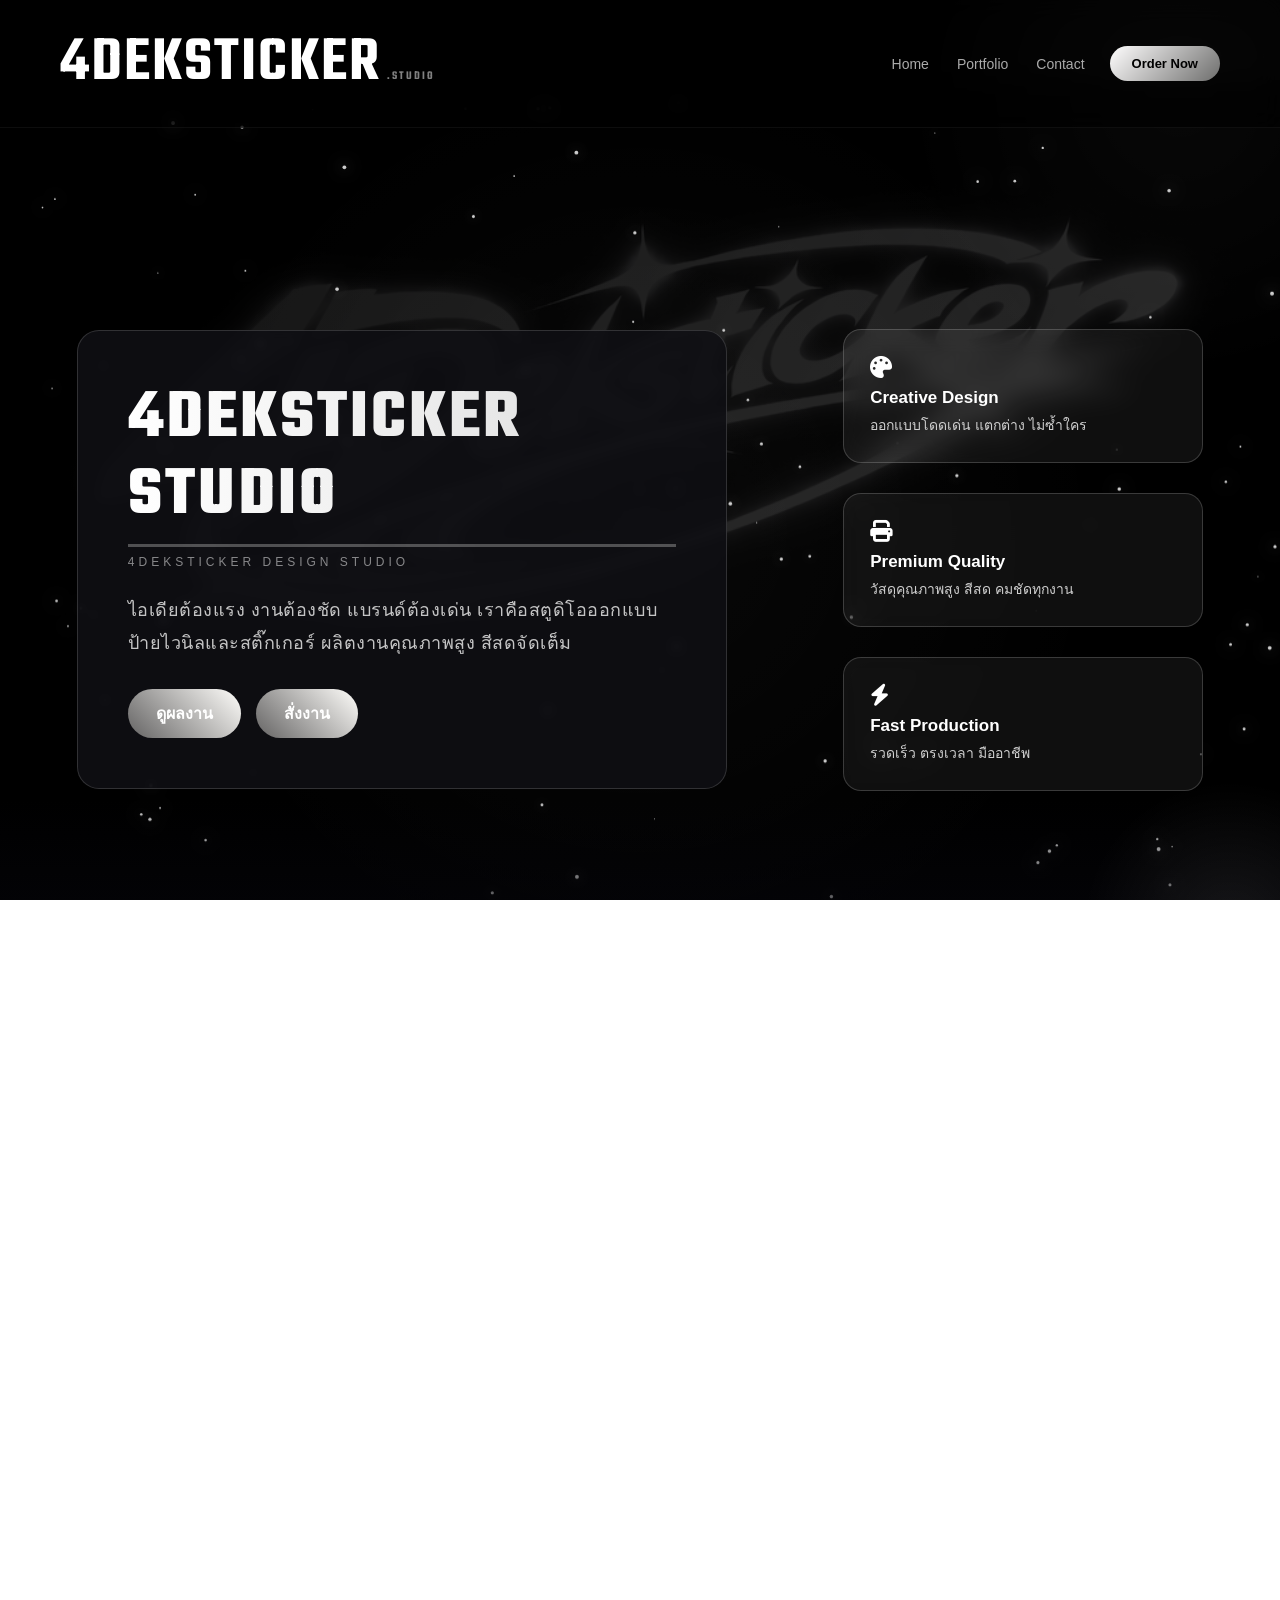
==== commit 6fc27742: "Update index.html" ====
--- a/index.html
+++ b/index.html
@@ -17,7 +17,7 @@
 <meta property="og:title" content="4Deksticker Studio">
 <meta property="og:description" content="ออกแบบสติกเกอร์ ป้ายไวนิล Creative Design">
 <meta property="og:type" content="website">
-<meta property="og:image" content="S__1916952.jpg">
+  <meta property="og:url" content="https://dek4sitcker-lang.github.io/4Deksticker-Design-Studio/">
 
 <link rel="icon" type="image/png" sizes="32x32" href="favicon-32.png">
 <link rel="icon" type="image/png" sizes="16x16" href="favicon-16x16.png">
@@ -76,8 +76,8 @@
 <a href="#Portfolio" class="btn-primary">ดูผลงาน</a>
 <a href="#contact" class="btn-secondary">สั่งงาน</a>
 </div>
-</div>
-
+
+</div>
 
 <!-- ฝั่งขวา -->
 <div class="hero-right">
@@ -102,11 +102,6 @@
 
 </div>
 
-</section>
-</div>
-  
-
-    
 </section> <!-- ✅ เพิ่มปิด hero ตรงนี้ -->
 <div class="section-divider"></div>
 <section id="Portfolio" class="work-section">
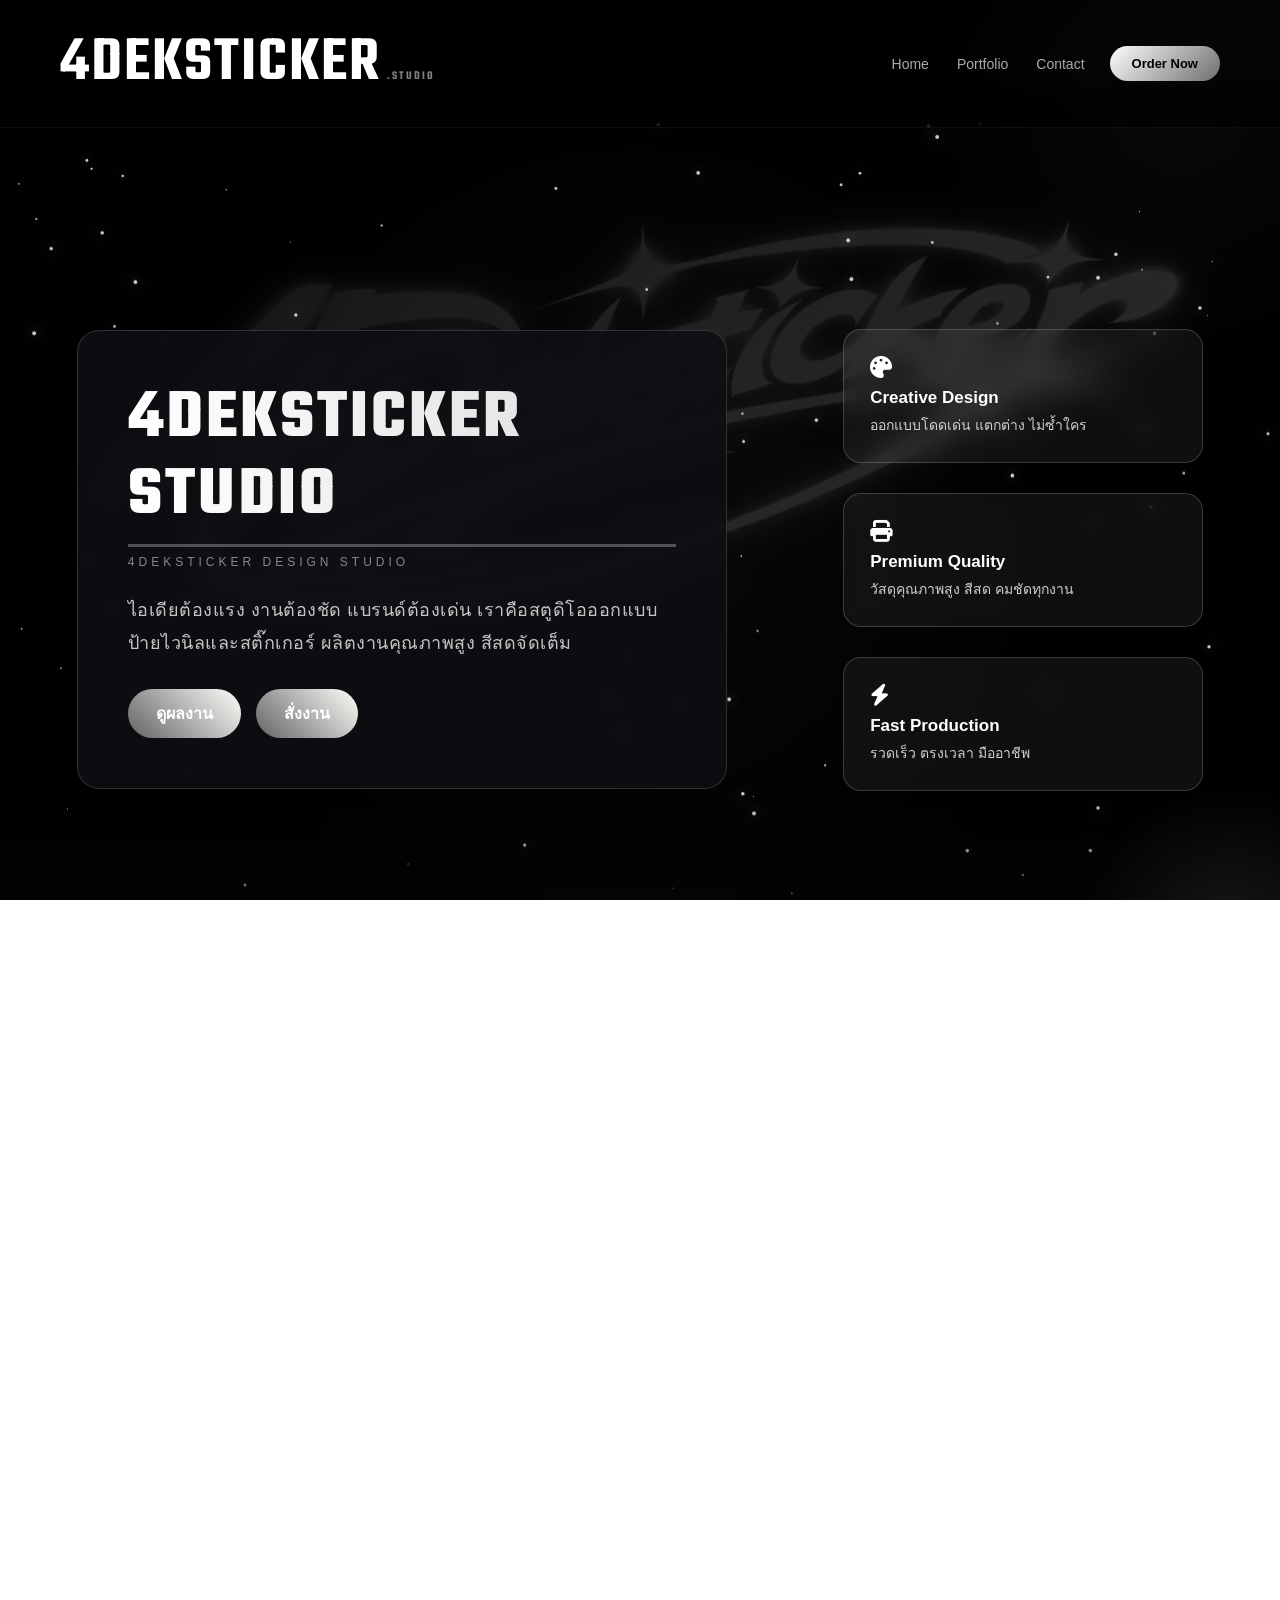
==== commit 6124d9e6: "Update index.html" ====
--- a/index.html
+++ b/index.html
@@ -15,6 +15,10 @@
   <meta property="og:image" content="https://dek4sitcker-lang.github.io/4Deksticker-Design-Studio/preview.jpg">
 
 <meta property="og:title" content="4Deksticker Studio">
+  <meta property="og:site_name" content="4Deksticker Studio">
+<meta name="robots" content="index, follow">
+<meta name="googlebot" content="index, follow">
+
 <meta property="og:description" content="ออกแบบสติกเกอร์ ป้ายไวนิล Creative Design">
 <meta property="og:type" content="website">
   <meta property="og:url" content="https://dek4sitcker-lang.github.io/4Deksticker-Design-Studio/">
@@ -27,6 +31,21 @@
 <link rel="stylesheet" href="style.css">
 <link rel="stylesheet" href="https://cdnjs.cloudflare.com/ajax/libs/font-awesome/6.5.0/css/all.min.css">
 <link href="https://fonts.googleapis.com/css2?family=Teko:wght@500;600;700&display=swap" rel="stylesheet">
+
+  <script type="application/ld+json">
+{
+ "@context": "https://schema.org",
+ "@type": "Organization",
+ "name": "4Deksticker Studio",
+ "url": "https://dek4sitcker-lang.github.io/4Deksticker-Design-Studio/",
+ "logo": "https://dek4sitcker-lang.github.io/4Deksticker-Design-Studio/512.png",
+ "sameAs": [
+  "https://www.instagram.com/4deksticker",
+  "https://www.facebook.com"
+ ]
+}
+</script>
+
 </head>
 
 <body>
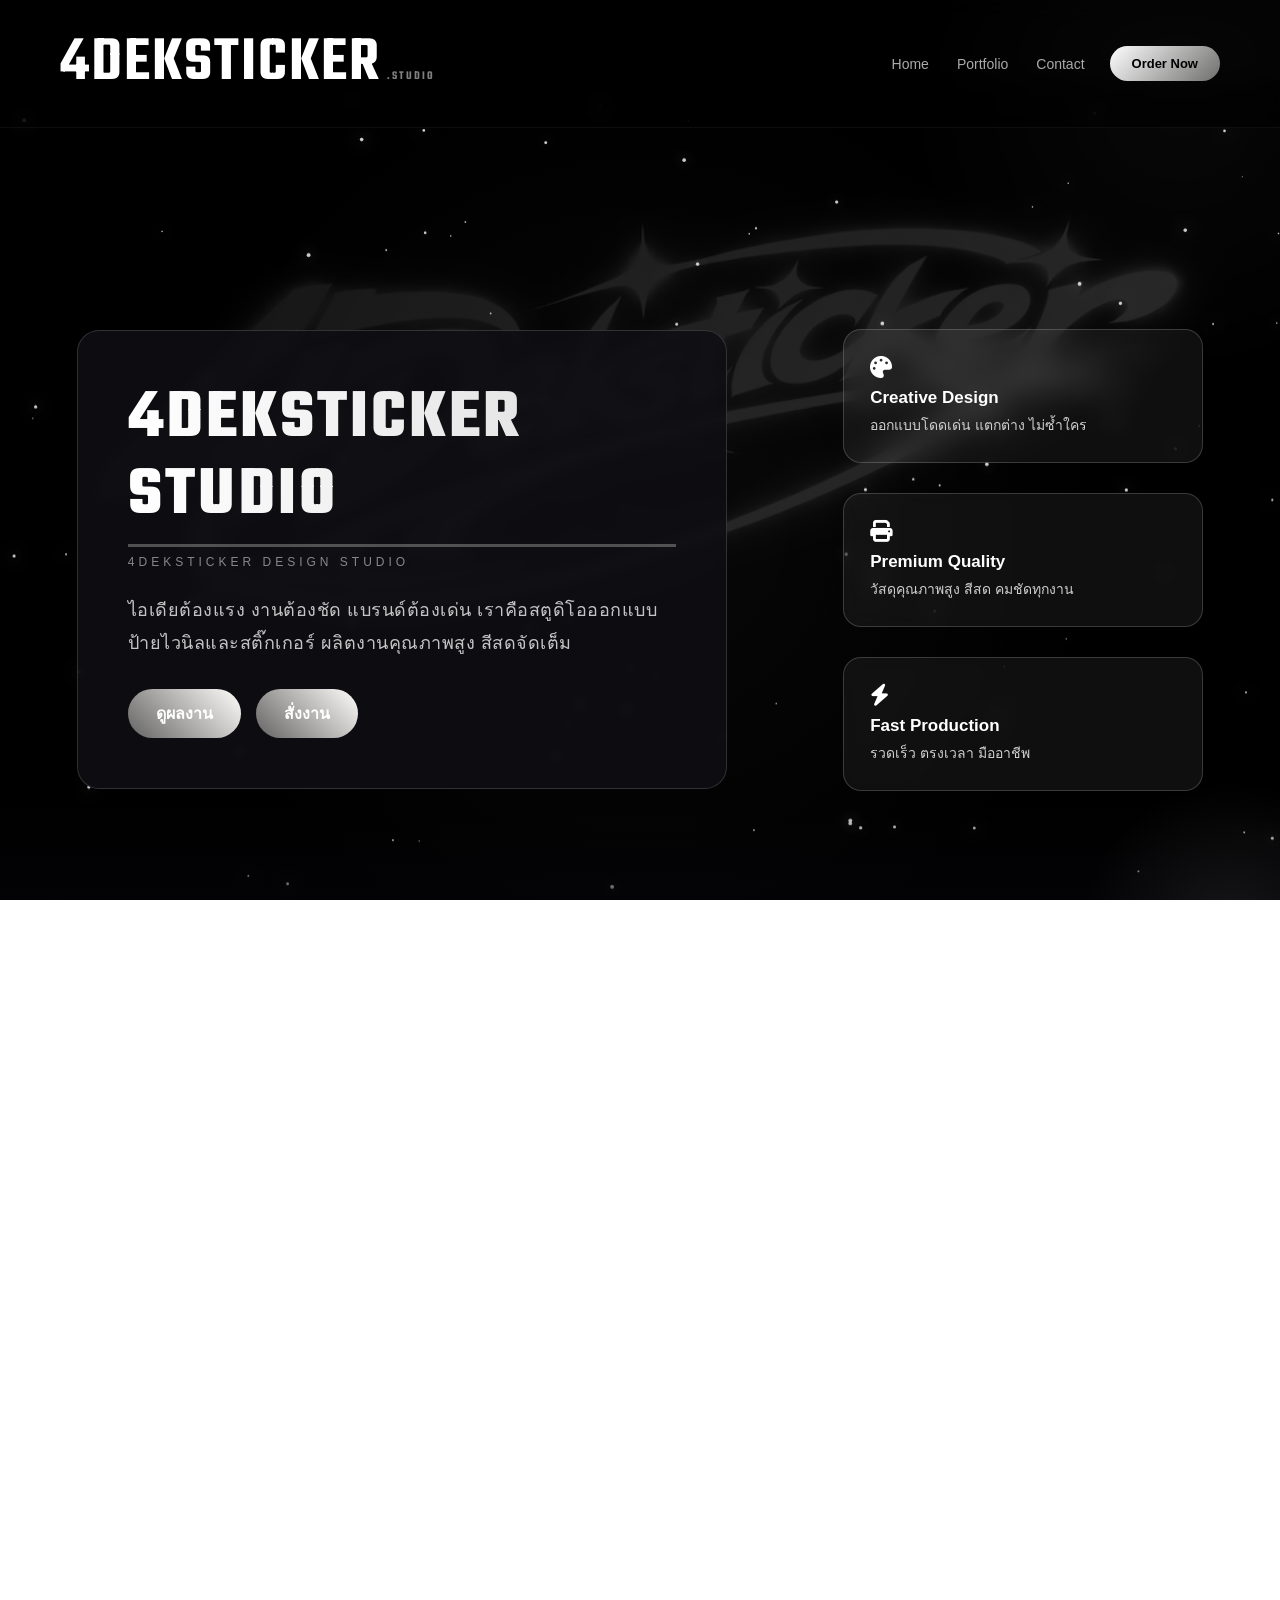
==== commit d669851c: "Update index.html" ====
--- a/index.html
+++ b/index.html
@@ -22,7 +22,7 @@
 <meta property="og:description" content="ออกแบบสติกเกอร์ ป้ายไวนิล Creative Design">
 <meta property="og:type" content="website">
   <meta property="og:url" content="https://dek4sitcker-lang.github.io/4Deksticker-Design-Studio/">
-
+<link rel="icon" href="favicon.ico">
 <link rel="icon" type="image/png" sizes="32x32" href="favicon-32.png">
 <link rel="icon" type="image/png" sizes="16x16" href="favicon-16x16.png">
 
